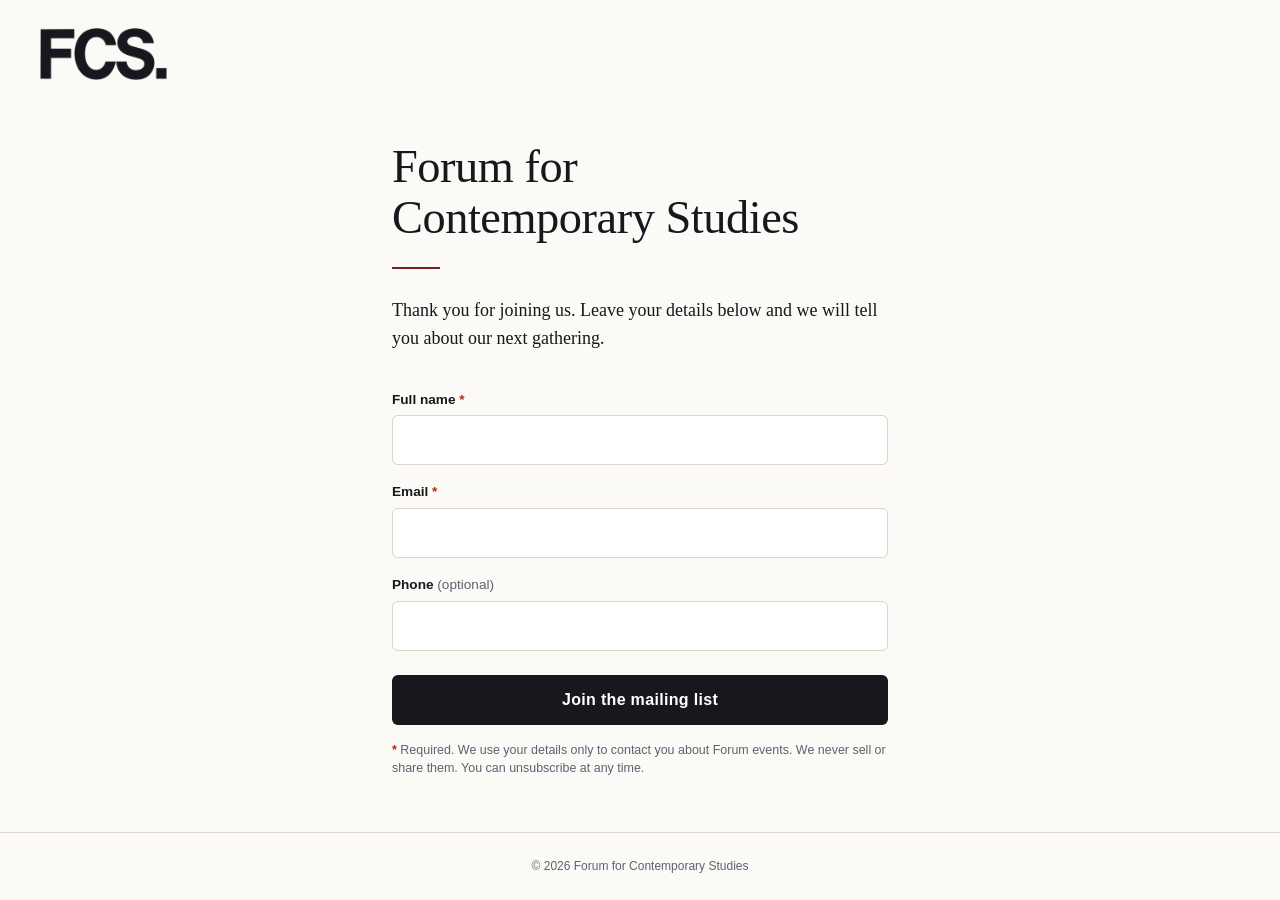
==== index.html @ 59091a8d "Add FCS logo, required-field checks, green submit states - Logo top left (transparent PNG) plus favi" ====
<!DOCTYPE html>
<html lang="en">
<head>
  <meta charset="utf-8">
  <meta name="viewport" content="width=device-width, initial-scale=1">
  <title>Forum for Contemporary Studies</title>
  <meta name="description" content="The Forum for Contemporary Studies. Join our mailing list to hear about future events.">
  <link rel="icon" type="image/png" href="/favicon.png">
  <link rel="apple-touch-icon" href="/apple-touch-icon.png">
  <link rel="stylesheet" href="/style.css">
  <script src="/form.js" defer></script>
</head>
<body>
  <header class="site-header">
    <a href="/" class="logo-link"><img src="/logo.png" alt="FCS." class="logo" width="146" height="60"></a>
  </header>

  <main class="wrap">
    <h1>Forum for<br>Contemporary Studies</h1>
    <div class="rule"></div>

    <section class="intro">
      <p>Thank you for joining us. Leave your details below and we will tell you about our next gathering.</p>
    </section>

    <form name="mailing-list" method="POST" action="/thanks/" data-netlify="true" netlify-honeypot="company" class="signup">
      <input type="hidden" name="form-name" value="mailing-list">
      <p class="hp" aria-hidden="true">
        <label>Leave this empty <input name="company" tabindex="-1" autocomplete="off"></label>
      </p>

      <div class="field">
        <label for="name">Full name <span class="req" aria-hidden="true">*</span></label>
        <input id="name" name="name" type="text" autocomplete="name" required maxlength="120" aria-describedby="name-error">
        <p class="error" id="name-error" aria-live="polite"></p>
      </div>

      <div class="field">
        <label for="email">Email <span class="req" aria-hidden="true">*</span></label>
        <input id="email" name="email" type="email" autocomplete="email" inputmode="email" required maxlength="200" aria-describedby="email-error">
        <p class="error" id="email-error" aria-live="polite"></p>
      </div>

      <div class="field">
        <label for="phone">Phone <span class="opt">(optional)</span></label>
        <input id="phone" name="phone" type="tel" autocomplete="tel" inputmode="tel" maxlength="30" aria-describedby="phone-error">
        <p class="error" id="phone-error" aria-live="polite"></p>
      </div>

      <p class="form-alert" id="form-alert" role="alert"></p>

      <button type="submit">Join the mailing list</button>

      <p class="fine"><span class="req">*</span> Required. We use your details only to contact you about Forum events. We never sell or share them. You can unsubscribe at any time.</p>
    </form>
  </main>

  <footer>
    <p>&copy; 2026 Forum for Contemporary Studies</p>
  </footer>
</body>
</html>
---- style.css ----
:root {
  --ink: #16181d;
  --muted: #5d6270;
  --paper: #fbfaf7;
  --line: #d9d5cc;
  --accent: #7a1f1f;
  --go: #1e7a4a;
  --go-dark: #155c37;
  --error: #b42318;
  --serif: "Iowan Old Style", "Palatino Linotype", Palatino, "Book Antiqua", Georgia, serif;
  --sans: -apple-system, BlinkMacSystemFont, "Segoe UI", Roboto, Helvetica, Arial, sans-serif;
}

* { box-sizing: border-box; }

html { -webkit-text-size-adjust: 100%; }

body {
  margin: 0;
  min-height: 100vh;
  display: flex;
  flex-direction: column;
  background: var(--paper);
  color: var(--ink);
  font-family: var(--serif);
  font-size: 18px;
  line-height: 1.55;
}

/* Header with logo, top left */
.site-header {
  padding: 1.25rem 1.5rem;
}

.logo-link { display: inline-block; line-height: 0; }

.logo {
  height: 40px;
  width: auto;
}

@media (min-width: 720px) {
  .site-header { padding: 1.75rem 2.5rem; }
  .logo { height: 52px; }
}

.wrap {
  flex: 1;
  width: 100%;
  max-width: 34rem;
  margin: 0 auto;
  padding: 1.5rem 1.5rem 2.5rem;
}

h1 {
  margin: 0;
  font-weight: 400;
  font-size: clamp(2.1rem, 8vw, 2.9rem);
  line-height: 1.1;
  letter-spacing: -.01em;
}

h2 {
  margin: 0 0 .5rem;
  font-weight: 400;
  font-size: 1.6rem;
}

.rule {
  width: 3rem;
  height: 2px;
  margin: 1.5rem 0 1.75rem;
  background: var(--accent);
}

.intro p { margin: 0 0 1rem; }

/* Form */
.signup {
  margin-top: 1.25rem;
  display: flex;
  flex-direction: column;
}

.field { display: flex; flex-direction: column; }

label {
  margin: 1rem 0 .35rem;
  font-family: var(--sans);
  font-size: .85rem;
  font-weight: 600;
  color: var(--ink);
}

.req { color: var(--error); font-weight: 700; }

.opt { font-weight: 400; color: var(--muted); }

input {
  width: 100%;
  padding: .85rem .9rem;
  font: 16px/1.3 var(--sans); /* 16px stops iOS from zooming on focus */
  color: var(--ink);
  background: #fff;
  border: 1px solid var(--line);
  border-radius: 6px;
  appearance: none;
}

input:focus {
  outline: none;
  border-color: var(--ink);
  box-shadow: 0 0 0 3px rgba(22, 24, 29, .12);
}

input.invalid {
  border-color: var(--error);
  background: #fffafa;
}

input.invalid:focus { box-shadow: 0 0 0 3px rgba(180, 35, 24, .15); }

.error {
  margin: .35rem 0 0;
  font-family: var(--sans);
  font-size: .8rem;
  color: var(--error);
}

.error:empty { display: none; }

.form-alert {
  display: none;
  margin: 1.5rem 0 0;
  padding: .75rem .9rem;
  font-family: var(--sans);
  font-size: .85rem;
  font-weight: 600;
  color: var(--error);
  background: #fef3f2;
  border: 1px solid #fecdca;
  border-radius: 6px;
}

.form-alert.show { display: block; }

button {
  margin-top: 1.5rem;
  padding: 1rem;
  font: 600 1rem var(--sans);
  letter-spacing: .02em;
  color: #fff;
  background: var(--ink);
  border: 0;
  border-radius: 6px;
  cursor: pointer;
  transition: background-color .15s ease, transform .05s ease;
}

button:hover,
button:focus-visible { background: var(--go); }

button:active,
button.sent {
  background: var(--go-dark);
  transform: translateY(1px);
}

.fine {
  margin: 1rem 0 0;
  font-family: var(--sans);
  font-size: .78rem;
  line-height: 1.5;
  color: var(--muted);
}

.hp { position: absolute; left: -9999px; width: 1px; height: 1px; overflow: hidden; }

a { color: var(--accent); }

footer {
  padding: 1.5rem;
  text-align: center;
  font-family: var(--sans);
  font-size: .75rem;
  color: var(--muted);
  border-top: 1px solid var(--line);
}

footer p { margin: 0; }
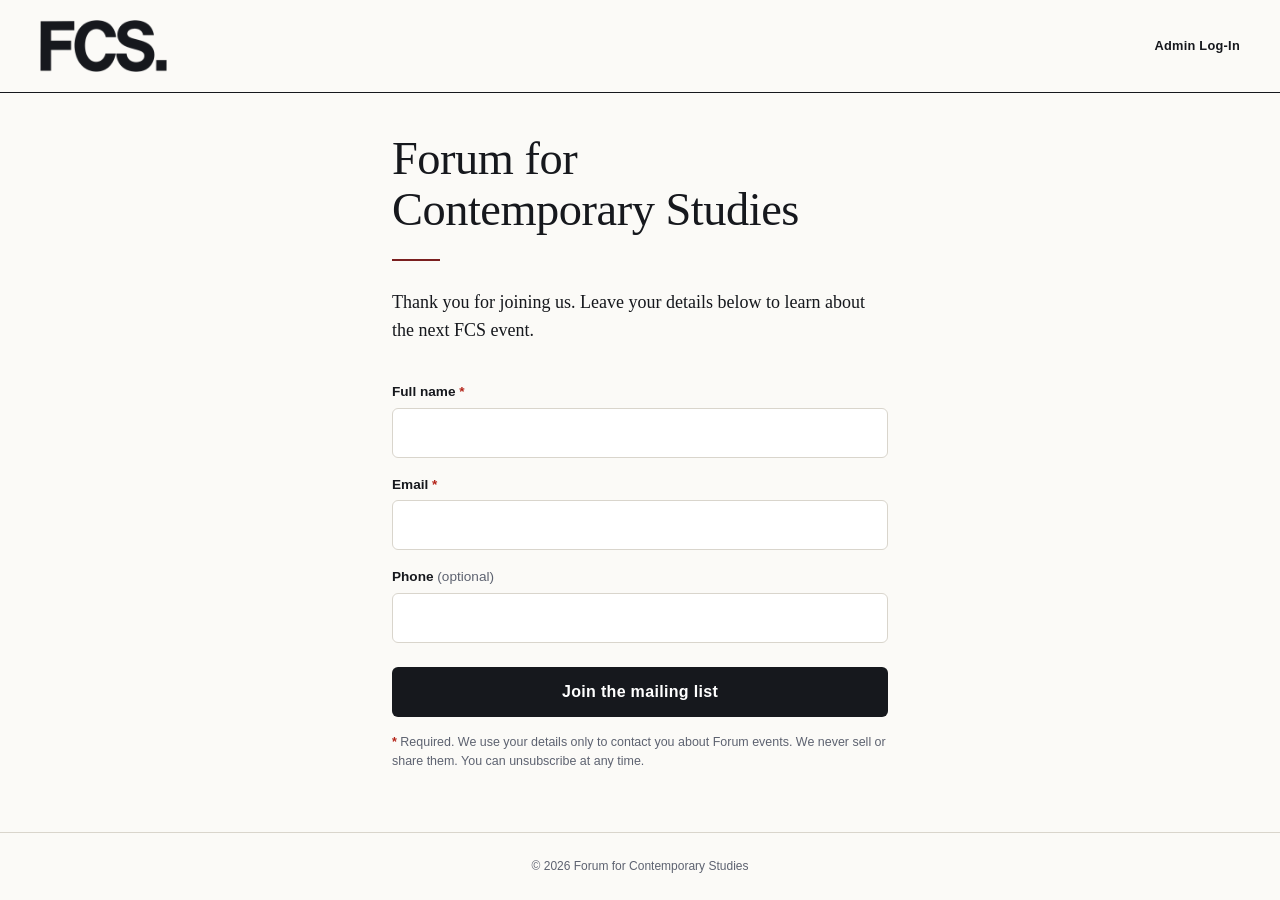
==== commit a6e41846: "Header banner with Admin Log-In, new intro copy, visit counter - Logo sits in a full-width banner wi" ====
--- a/index.html
+++ b/index.html
@@ -8,11 +8,13 @@
   <link rel="icon" type="image/png" href="/favicon.png">
   <link rel="apple-touch-icon" href="/apple-touch-icon.png">
   <link rel="stylesheet" href="/style.css">
+  <script src="/visit.js" defer></script>
   <script src="/form.js" defer></script>
 </head>
 <body>
   <header class="site-header">
     <a href="/" class="logo-link"><img src="/logo.png" alt="FCS." class="logo" width="146" height="60"></a>
+    <a href="/admin" class="admin-link">Admin Log-In</a>
   </header>
 
   <main class="wrap">
@@ -20,7 +22,7 @@
     <div class="rule"></div>
 
     <section class="intro">
-      <p>Thank you for joining us. Leave your details below and we will tell you about our next gathering.</p>
+      <p>Thank you for joining us. Leave your details below to learn about the next FCS event.</p>
     </section>
 
     <form name="mailing-list" method="POST" action="/thanks/" data-netlify="true" netlify-honeypot="company" class="signup">
--- a/style.css
+++ b/style.css
@@ -29,8 +29,26 @@
 
 /* Header with logo, top left */
 .site-header {
-  padding: 1.25rem 1.5rem;
-}
+  display: flex;
+  align-items: center;
+  justify-content: space-between;
+  padding: 1rem 1.5rem;
+  border-bottom: 1px solid var(--ink);
+}
+
+.admin-link {
+  font-family: var(--sans);
+  font-size: .8rem;
+  font-weight: 600;
+  letter-spacing: .02em;
+  color: var(--ink);
+  text-decoration: none;
+  padding: .4rem 0;
+  border-bottom: 1px solid transparent;
+}
+
+.admin-link:hover,
+.admin-link:focus-visible { border-bottom-color: var(--ink); outline: none; }
 
 .logo-link { display: inline-block; line-height: 0; }
 
@@ -40,7 +58,7 @@
 }
 
 @media (min-width: 720px) {
-  .site-header { padding: 1.75rem 2.5rem; }
+  .site-header { padding: 1.25rem 2.5rem; }
   .logo { height: 52px; }
 }
 
@@ -49,7 +67,7 @@
   width: 100%;
   max-width: 34rem;
   margin: 0 auto;
-  padding: 1.5rem 1.5rem 2.5rem;
+  padding: 2.5rem 1.5rem 2.5rem;
 }
 
 h1 {
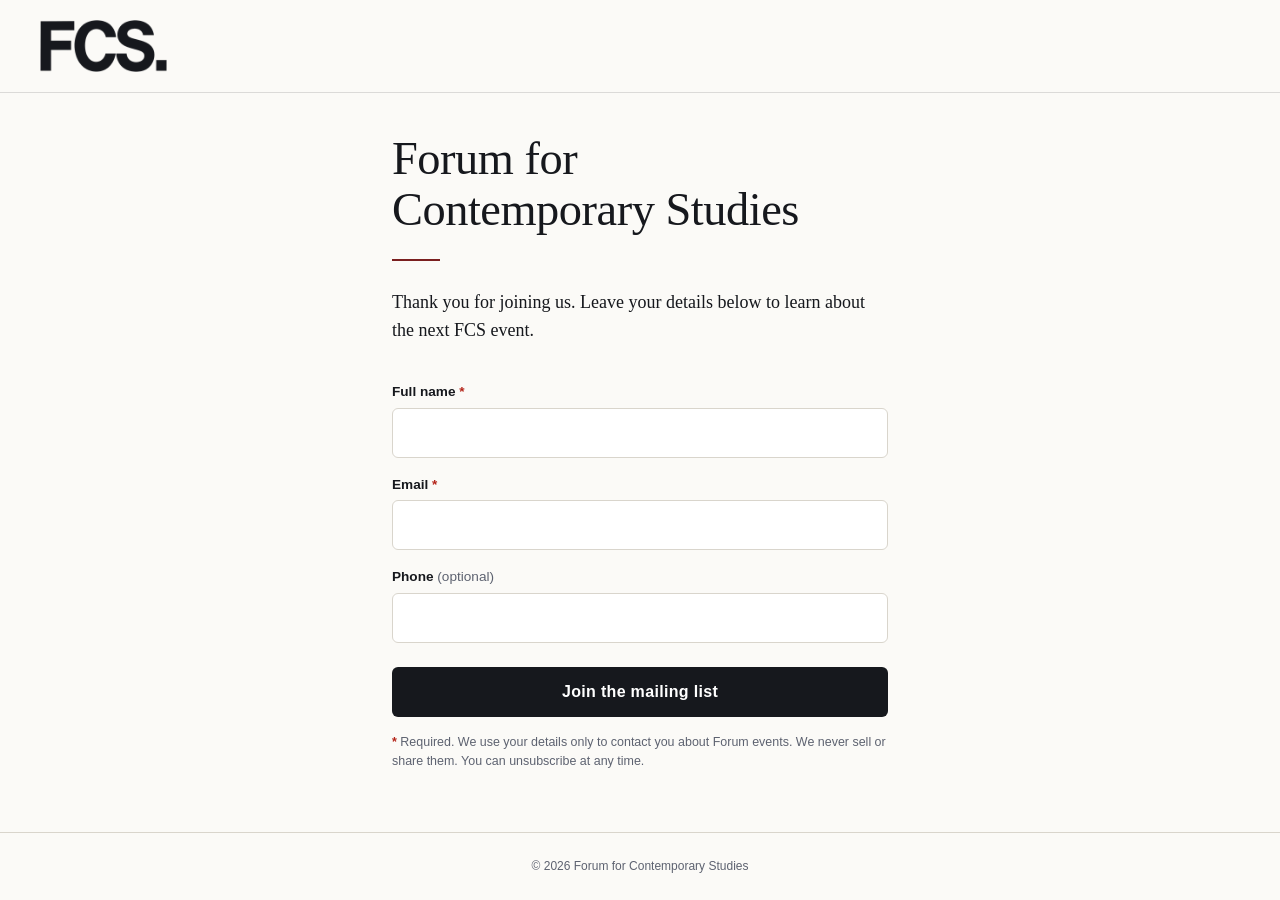
==== commit bd26cc6c: "Hide Admin Log-In from visitors; soften header rule - Admin Log-In shows only in browsers marked via" ====
--- a/index.html
+++ b/index.html
@@ -7,6 +7,7 @@
   <meta name="description" content="The Forum for Contemporary Studies. Join our mailing list to hear about future events.">
   <link rel="icon" type="image/png" href="/favicon.png">
   <link rel="apple-touch-icon" href="/apple-touch-icon.png">
+  <script src="/admin-flag.js"></script>
   <link rel="stylesheet" href="/style.css">
   <script src="/visit.js" defer></script>
   <script src="/form.js" defer></script>
--- a/style.css
+++ b/style.css
@@ -33,10 +33,11 @@
   align-items: center;
   justify-content: space-between;
   padding: 1rem 1.5rem;
-  border-bottom: 1px solid var(--ink);
+  border-bottom: 1px solid rgba(22, 24, 29, .14);
 }
 
 .admin-link {
+  display: none;
   font-family: var(--sans);
   font-size: .8rem;
   font-weight: 600;
@@ -46,6 +47,8 @@
   padding: .4rem 0;
   border-bottom: 1px solid transparent;
 }
+
+html.is-admin .admin-link { display: inline-block; }
 
 .admin-link:hover,
 .admin-link:focus-visible { border-bottom-color: var(--ink); outline: none; }
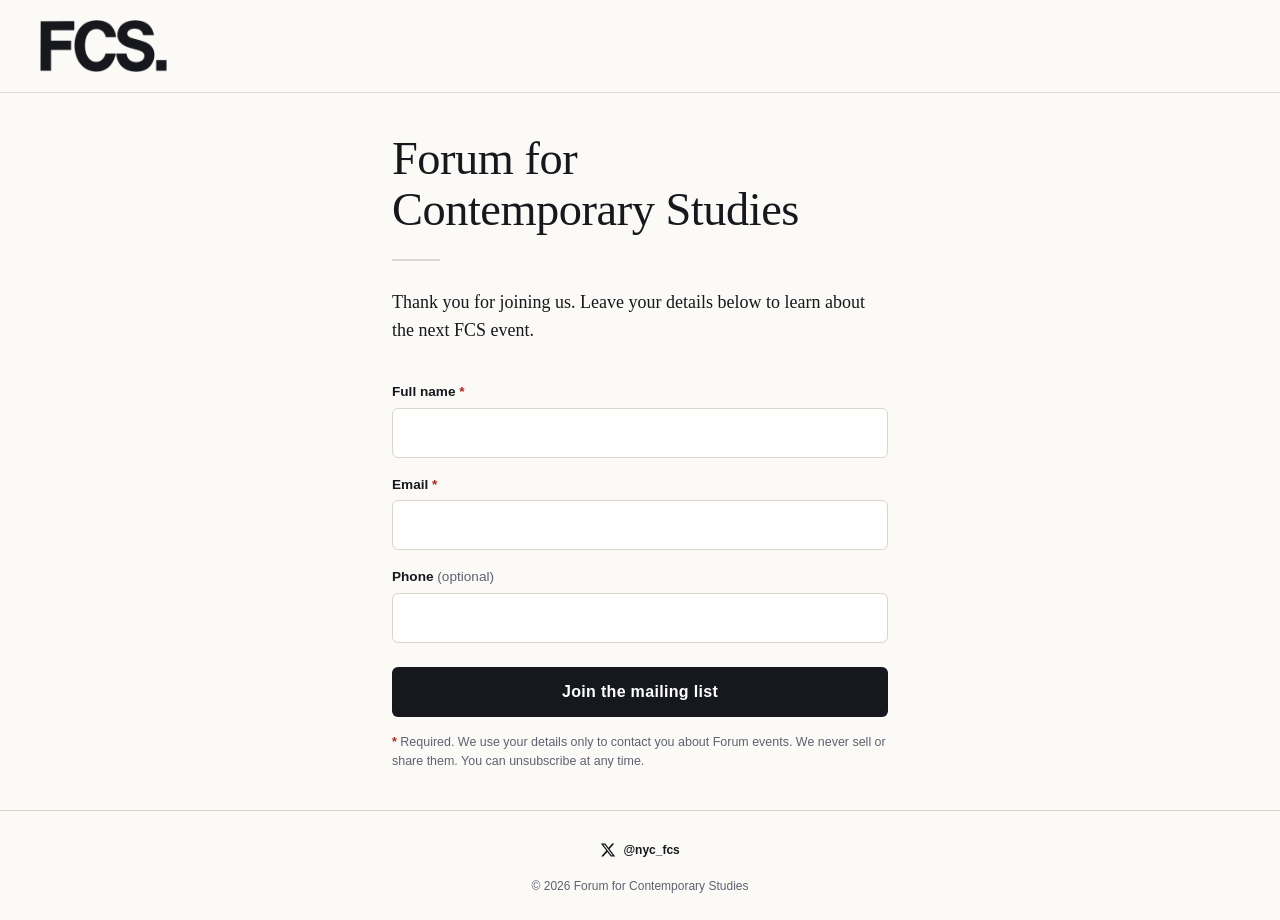
==== commit 9b61d96a: "Add X (@nyc_fcs) link to the footer Co-Authored-By: Claude Opus 5.5 <noreply@anthropic.com> Claude-S" ====
--- a/index.html
+++ b/index.html
@@ -59,6 +59,12 @@
   </main>
 
   <footer>
+    <nav class="social" aria-label="Social media">
+      <a href="https://x.com/nyc_fcs" target="_blank" rel="noopener" aria-label="FCS on X (@nyc_fcs)">
+        <svg viewBox="0 0 24 24" width="16" height="16" aria-hidden="true"><path fill="currentColor" d="M18.244 2.25h3.308l-7.227 8.26 8.502 11.24H16.17l-5.214-6.817L4.99 21.75H1.68l7.73-8.835L1.254 2.25H8.08l4.713 6.231zm-1.161 17.52h1.833L7.084 4.126H5.117z"/></svg>
+        <span>@nyc_fcs</span>
+      </a>
+    </nav>
     <p>&copy; 2026 Forum for Contemporary Studies</p>
   </footer>
 </body>
--- a/style.css
+++ b/style.css
@@ -91,7 +91,7 @@
   width: 3rem;
   height: 2px;
   margin: 1.5rem 0 1.75rem;
-  background: var(--accent);
+  background: rgba(22, 24, 29, .14);
 }
 
 .intro p { margin: 0 0 1rem; }
@@ -209,3 +209,23 @@
 }
 
 footer p { margin: 0; }
+
+.social {
+  display: flex;
+  justify-content: center;
+  gap: 1.25rem;
+  margin-bottom: .75rem;
+}
+
+.social a {
+  display: inline-flex;
+  align-items: center;
+  gap: .45rem;
+  color: var(--ink);
+  font-weight: 600;
+  text-decoration: none;
+  padding: .35rem 0;
+}
+
+.social a:hover span,
+.social a:focus-visible span { text-decoration: underline; }
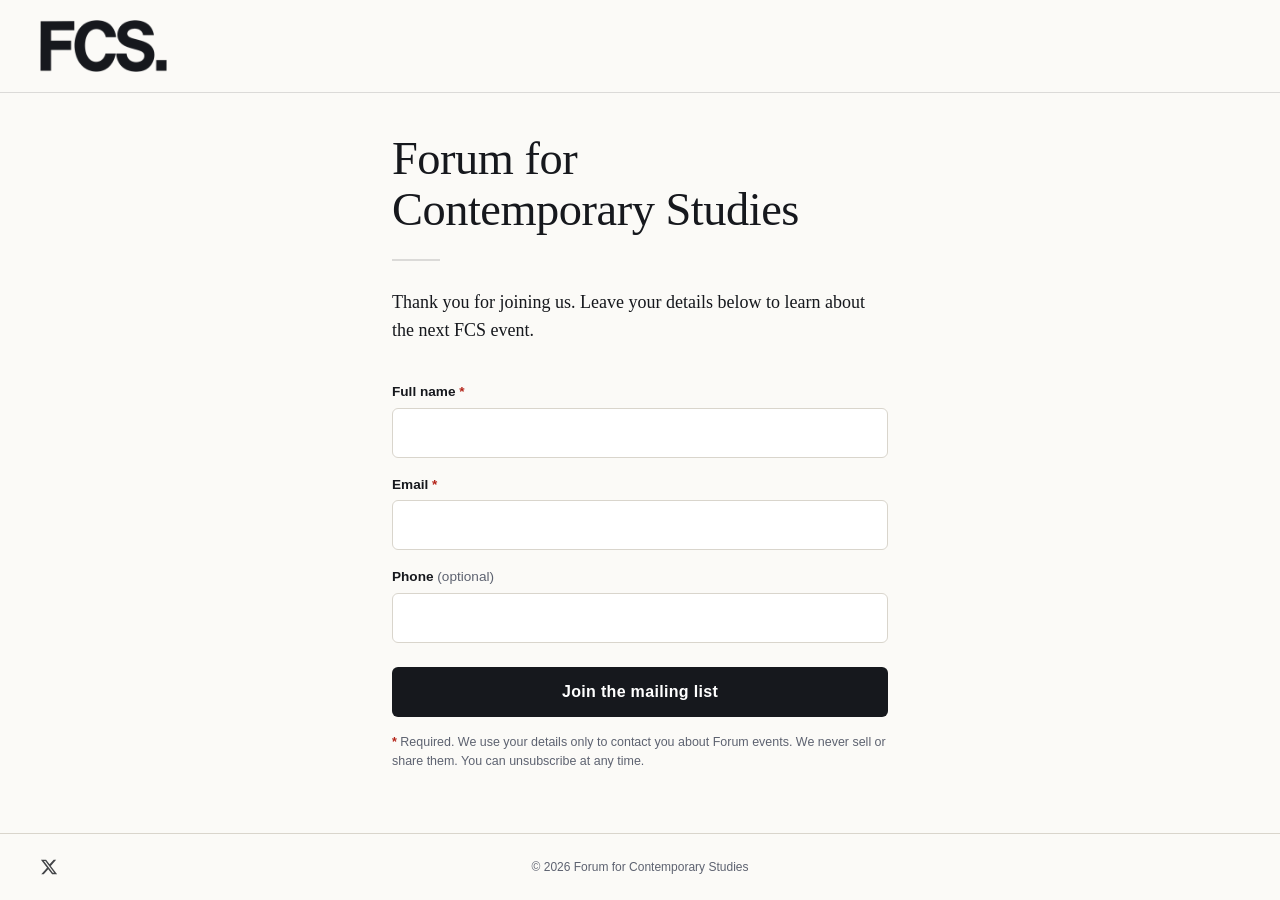
==== commit 1699512b: "Footer: X icon only, bottom-left corner Co-Authored-By: Claude Opus 5.5 <noreply@anthropic.com> Clau" ====
--- a/index.html
+++ b/index.html
@@ -61,8 +61,7 @@
   <footer>
     <nav class="social" aria-label="Social media">
       <a href="https://x.com/nyc_fcs" target="_blank" rel="noopener" aria-label="FCS on X (@nyc_fcs)">
-        <svg viewBox="0 0 24 24" width="16" height="16" aria-hidden="true"><path fill="currentColor" d="M18.244 2.25h3.308l-7.227 8.26 8.502 11.24H16.17l-5.214-6.817L4.99 21.75H1.68l7.73-8.835L1.254 2.25H8.08l4.713 6.231zm-1.161 17.52h1.833L7.084 4.126H5.117z"/></svg>
-        <span>@nyc_fcs</span>
+        <svg viewBox="0 0 24 24" width="18" height="18" aria-hidden="true"><path fill="currentColor" d="M18.244 2.25h3.308l-7.227 8.26 8.502 11.24H16.17l-5.214-6.817L4.99 21.75H1.68l7.73-8.835L1.254 2.25H8.08l4.713 6.231zm-1.161 17.52h1.833L7.084 4.126H5.117z"/></svg>
       </a>
     </nav>
     <p>&copy; 2026 Forum for Contemporary Studies</p>
--- a/style.css
+++ b/style.css
@@ -200,32 +200,37 @@
 a { color: var(--accent); }
 
 footer {
-  padding: 1.5rem;
-  text-align: center;
+  display: grid;
+  grid-template-columns: 1fr auto 1fr;
+  align-items: center;
+  padding: 1.25rem 1.5rem;
   font-family: var(--sans);
   font-size: .75rem;
   color: var(--muted);
   border-top: 1px solid var(--line);
 }
 
-footer p { margin: 0; }
+footer p { margin: 0; text-align: center; }
 
 .social {
   display: flex;
-  justify-content: center;
-  gap: 1.25rem;
-  margin-bottom: .75rem;
+  gap: 1rem;
+  justify-self: start;
 }
 
 .social a {
   display: inline-flex;
-  align-items: center;
-  gap: .45rem;
-  color: var(--ink);
-  font-weight: 600;
-  text-decoration: none;
-  padding: .35rem 0;
-}
-
-.social a:hover span,
-.social a:focus-visible span { text-decoration: underline; }
+  color: var(--ink);
+  padding: .25rem;
+  margin-left: -.25rem;
+  border-radius: 4px;
+  opacity: .8;
+  transition: opacity .15s ease;
+}
+
+.social a:hover,
+.social a:focus-visible { opacity: 1; outline: none; box-shadow: 0 0 0 2px rgba(22, 24, 29, .15); }
+
+@media (min-width: 720px) {
+  footer { padding: 1.25rem 2.5rem; }
+}
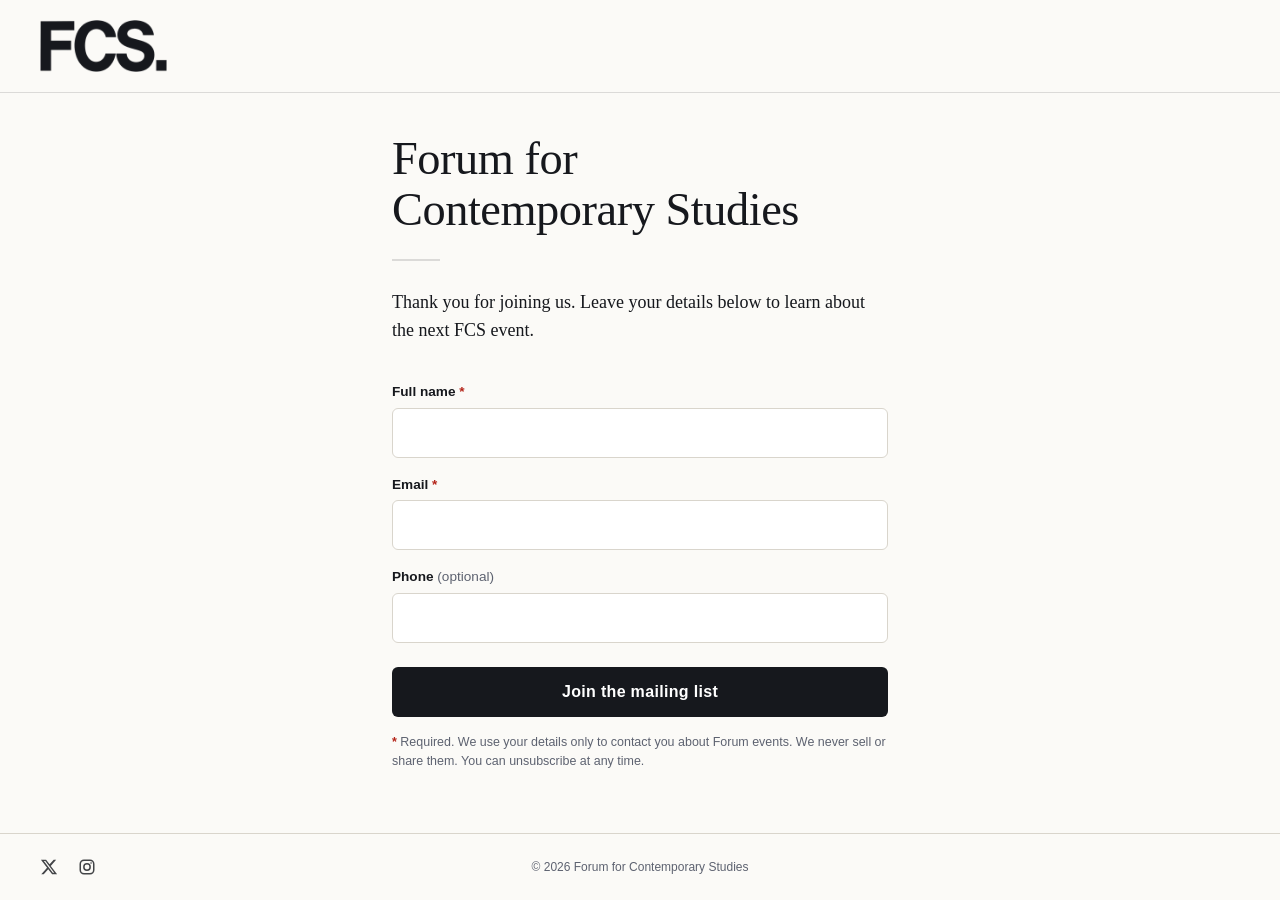
==== commit 967bdf04: "Add Instagram (@nycfcs) icon to footer Co-Authored-By: Claude Opus 5.5 <noreply@anthropic.com> Claud" ====
--- a/index.html
+++ b/index.html
@@ -63,6 +63,9 @@
       <a href="https://x.com/nyc_fcs" target="_blank" rel="noopener" aria-label="FCS on X (@nyc_fcs)">
         <svg viewBox="0 0 24 24" width="18" height="18" aria-hidden="true"><path fill="currentColor" d="M18.244 2.25h3.308l-7.227 8.26 8.502 11.24H16.17l-5.214-6.817L4.99 21.75H1.68l7.73-8.835L1.254 2.25H8.08l4.713 6.231zm-1.161 17.52h1.833L7.084 4.126H5.117z"/></svg>
       </a>
+      <a href="https://www.instagram.com/nycfcs" target="_blank" rel="noopener" aria-label="FCS on Instagram (@nycfcs)">
+        <svg viewBox="0 0 24 24" width="18" height="18" aria-hidden="true" fill="none" stroke="currentColor" stroke-width="2"><rect x="3" y="3" width="18" height="18" rx="5"/><circle cx="12" cy="12" r="4.2"/><circle cx="17.4" cy="6.6" r="1.1" fill="currentColor" stroke="none"/></svg>
+      </a>
     </nav>
     <p>&copy; 2026 Forum for Contemporary Studies</p>
   </footer>
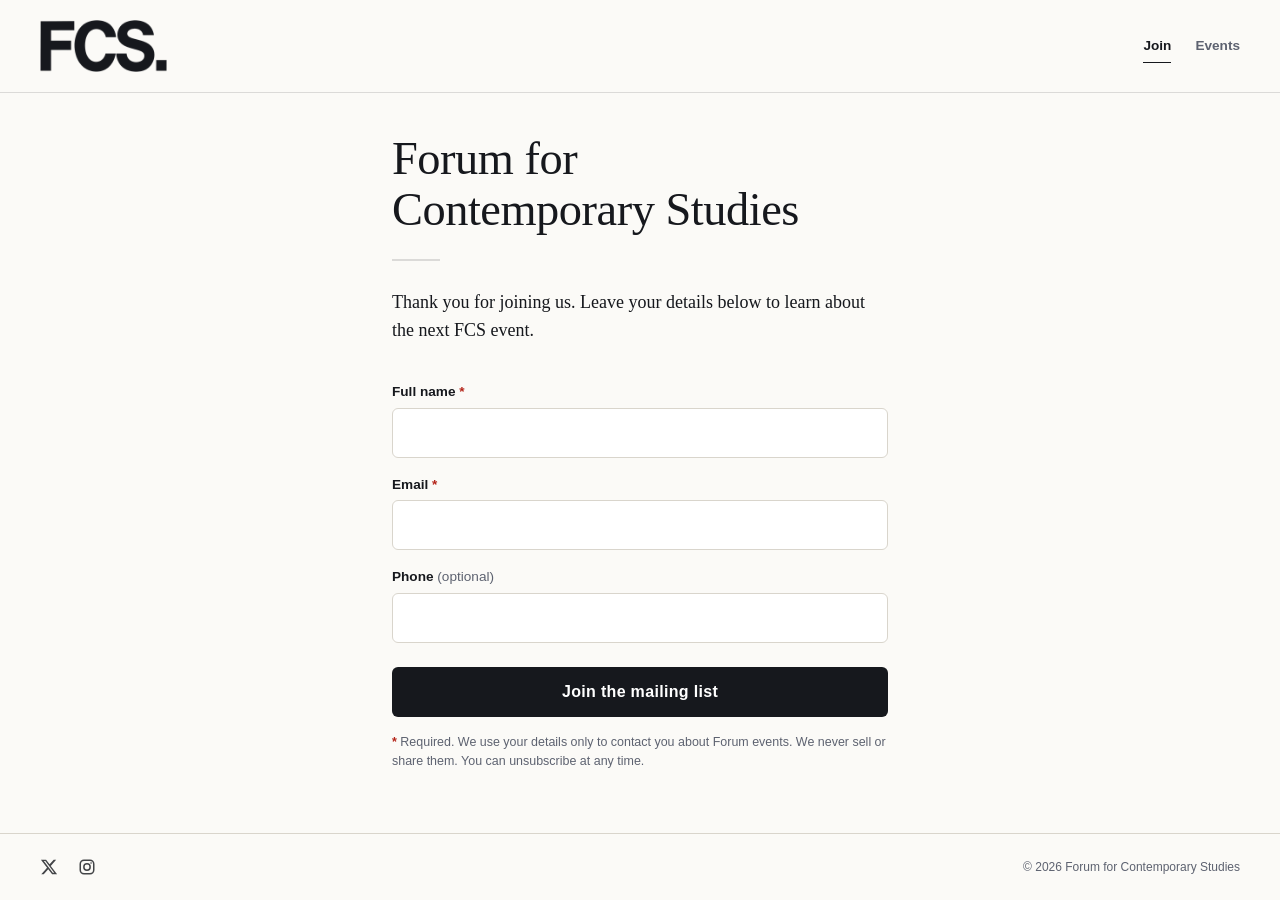
==== commit 1eeee367: "Add Events tab with Luma registration; copyright to bottom-right - Header nav: Join and Events tabs " ====
--- a/index.html
+++ b/index.html
@@ -15,7 +15,11 @@
 <body>
   <header class="site-header">
     <a href="/" class="logo-link"><img src="/logo.png" alt="FCS." class="logo" width="146" height="60"></a>
-    <a href="/admin" class="admin-link">Admin Log-In</a>
+    <nav class="site-nav" aria-label="Main">
+      <a href="/" class="nav-link" aria-current="page">Join</a>
+      <a href="/events/" class="nav-link">Events</a>
+      <a href="/admin" class="admin-link">Admin Log-In</a>
+    </nav>
   </header>
 
   <main class="wrap">
--- a/style.css
+++ b/style.css
@@ -36,6 +36,27 @@
   border-bottom: 1px solid rgba(22, 24, 29, .14);
 }
 
+.site-nav {
+  display: flex;
+  align-items: center;
+  gap: 1.5rem;
+}
+
+.nav-link {
+  font-family: var(--sans);
+  font-size: .85rem;
+  font-weight: 600;
+  color: var(--muted);
+  text-decoration: none;
+  padding: .4rem 0;
+  border-bottom: 1px solid transparent;
+}
+
+.nav-link:hover,
+.nav-link:focus-visible { color: var(--ink); outline: none; }
+
+.nav-link[aria-current="page"] { color: var(--ink); border-bottom-color: var(--ink); }
+
 .admin-link {
   display: none;
   font-family: var(--sans);
@@ -200,9 +221,10 @@
 a { color: var(--accent); }
 
 footer {
-  display: grid;
-  grid-template-columns: 1fr auto 1fr;
+  display: flex;
   align-items: center;
+  justify-content: space-between;
+  gap: 1rem;
   padding: 1.25rem 1.5rem;
   font-family: var(--sans);
   font-size: .75rem;
@@ -210,12 +232,11 @@
   border-top: 1px solid var(--line);
 }
 
-footer p { margin: 0; text-align: center; }
+footer p { margin: 0; text-align: right; }
 
 .social {
   display: flex;
   gap: 1rem;
-  justify-self: start;
 }
 
 .social a {
@@ -234,3 +255,121 @@
 @media (min-width: 720px) {
   footer { padding: 1.25rem 2.5rem; }
 }
+
+/* Phones: a little more room and slightly larger tap targets */
+@media (max-width: 719px) {
+  footer { padding: 1.5rem 1.5rem 2rem; }
+  .social { gap: 1.25rem; }
+  .social a { padding: .35rem; margin-left: -.35rem; }
+  .social svg { width: 20px; height: 20px; }
+}
+
+
+/* Events */
+.wrap-wide { max-width: 44rem; }
+
+.section-label {
+  margin: 0 0 .9rem;
+  font-family: var(--sans);
+  font-size: .72rem;
+  font-weight: 600;
+  letter-spacing: .14em;
+  text-transform: uppercase;
+  color: var(--muted);
+}
+
+.event-card {
+  display: grid;
+  grid-template-columns: 5.5rem 1fr;
+  gap: 1.5rem;
+  padding: 1.5rem;
+  background: #fff;
+  border: 1px solid var(--line);
+  border-radius: 10px;
+}
+
+.event-date {
+  align-self: start;
+  padding: .75rem .5rem .85rem;
+  text-align: center;
+  border: 1px solid var(--line);
+  border-radius: 8px;
+  font-family: var(--sans);
+}
+
+.event-date .m { display: block; font-size: .72rem; font-weight: 700; letter-spacing: .12em; color: var(--accent); }
+.event-date .d { display: block; font-size: 2.1rem; font-weight: 600; line-height: 1.1; letter-spacing: -.02em; }
+.event-date .w { display: block; font-size: .72rem; font-weight: 600; color: var(--muted); }
+
+.event-body h2 { margin: 0 0 .6rem; font-size: 1.6rem; line-height: 1.2; }
+
+.event-meta {
+  margin: 0 0 1rem;
+  padding: 0;
+  list-style: none;
+  font-family: var(--sans);
+  font-size: .88rem;
+  line-height: 1.6;
+  color: var(--ink);
+}
+
+.event-meta span { color: var(--muted); display: inline-block; min-width: 3.5rem; }
+
+.event-desc { margin: 0 0 1.25rem; font-size: 1rem; }
+
+.event-actions { display: flex; flex-wrap: wrap; align-items: center; gap: .75rem 1.25rem; }
+
+.btn {
+  display: inline-block;
+  padding: .8rem 1.4rem;
+  font: 600 .95rem var(--sans);
+  color: #fff !important;
+  background: var(--ink) !important;
+  border: 0;
+  border-radius: 6px;
+  text-decoration: none;
+  transition: background-color .15s ease;
+}
+
+.btn:hover, .btn:focus-visible { background: var(--go) !important; outline: none; }
+
+.event-more summary {
+  cursor: pointer;
+  font-family: var(--sans);
+  font-size: .88rem;
+  font-weight: 600;
+  color: var(--ink);
+  list-style: none;
+}
+
+.event-more summary::-webkit-details-marker { display: none; }
+.event-more summary::after { content: " +"; color: var(--muted); }
+.event-more[open] summary::after { content: " –"; }
+
+.event-note { margin: .9rem 0 0; font-family: var(--sans); font-size: .78rem; color: var(--muted); }
+
+.event-embed { margin-top: 1.25rem; }
+
+.event-embed iframe {
+  display: block;
+  width: 100%;
+  height: 520px;
+  border: 1px solid var(--line);
+  border-radius: 8px;
+  background: #fff;
+}
+
+@media (max-width: 559px) {
+  .event-card { grid-template-columns: 1fr; gap: 1rem; padding: 1.25rem; }
+  .event-date { display: flex; align-items: baseline; gap: .5rem; padding: .5rem .75rem; justify-self: start; }
+  .event-date .d { font-size: 1.3rem; }
+  .event-body h2 { font-size: 1.35rem; }
+  .event-embed iframe { height: 600px; }
+  .event-meta li { margin-bottom: .55rem; }
+  .event-meta span { display: block; min-width: 0; font-size: .7rem; font-weight: 600; letter-spacing: .08em; text-transform: uppercase; }
+}
+
+@media (max-width: 419px) {
+  .site-nav { gap: 1.1rem; }
+  .nav-link { font-size: .8rem; }
+}
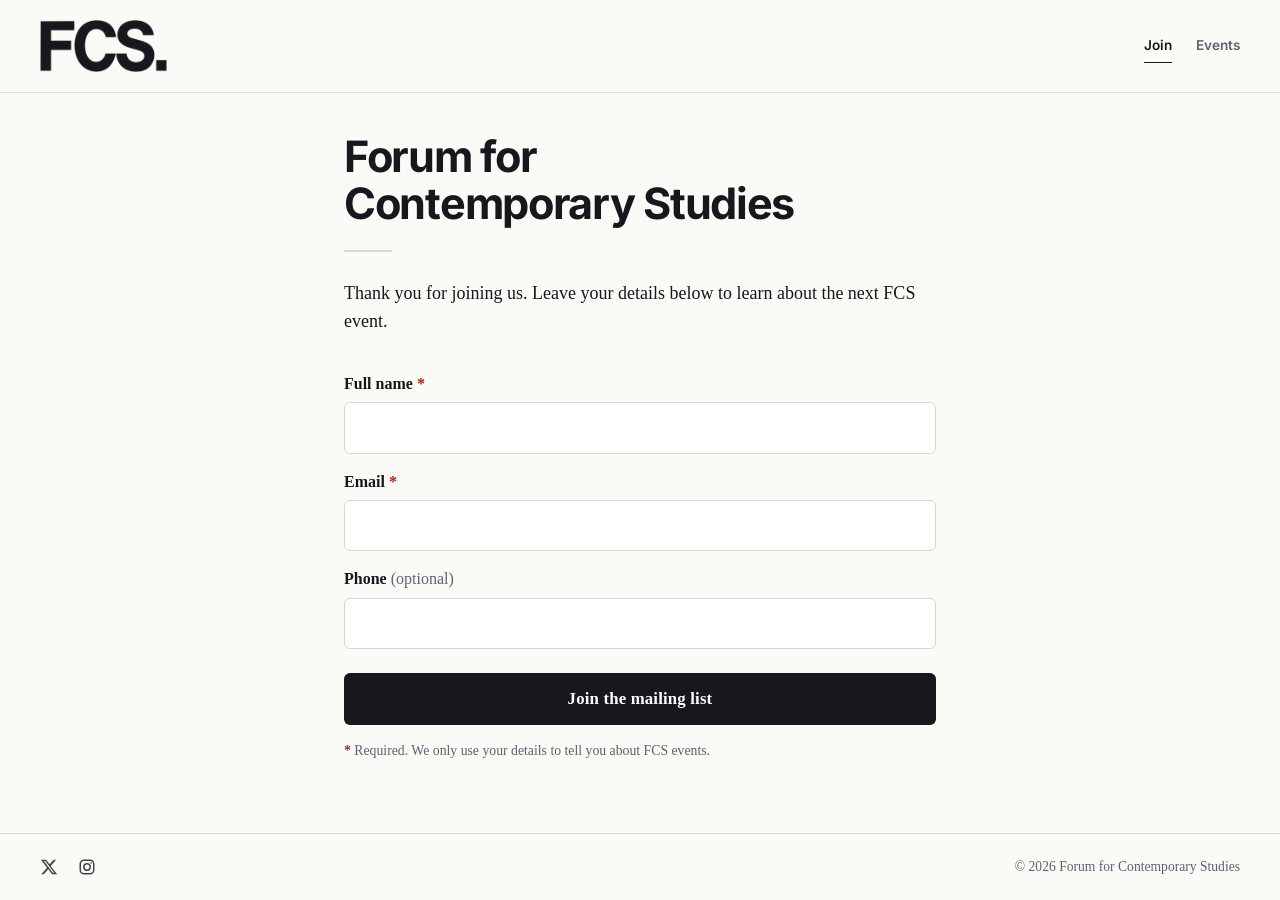
==== commit d28168b9: "Plainer copy across the site; square corners on the Luma button Co-Authored-By: Claude Opus 5.5 <nor" ====
--- a/index.html
+++ b/index.html
@@ -58,7 +58,7 @@
 
       <button type="submit">Join the mailing list</button>
 
-      <p class="fine"><span class="req">*</span> Required. We use your details only to contact you about Forum events. We never sell or share them. You can unsubscribe at any time.</p>
+      <p class="fine"><span class="req">*</span> Required. We only use your details to tell you about FCS events.</p>
     </form>
   </main>
 
--- a/style.css
+++ b/style.css
@@ -1,3 +1,7 @@
+/* Fonts: Inter Bold matches the FCS logo for headings and tabs; the serif stack below for all other text. */
+@font-face { font-family: "FCS Display"; font-weight: 600; font-display: swap; src: url(/fonts/inter-latin-600-normal.woff2) format("woff2"); }
+@font-face { font-family: "FCS Display"; font-weight: 700; font-display: swap; src: url(/fonts/inter-latin-700-normal.woff2) format("woff2"); }
+
 :root {
   --ink: #16181d;
   --muted: #5d6270;
@@ -8,7 +12,7 @@
   --go-dark: #155c37;
   --error: #b42318;
   --serif: "Iowan Old Style", "Palatino Linotype", Palatino, "Book Antiqua", Georgia, serif;
-  --sans: -apple-system, BlinkMacSystemFont, "Segoe UI", Roboto, Helvetica, Arial, sans-serif;
+  --display: "FCS Display", "Helvetica Neue", Helvetica, Arial, sans-serif;
 }
 
 * { box-sizing: border-box; }
@@ -43,7 +47,7 @@
 }
 
 .nav-link {
-  font-family: var(--sans);
+  font-family: var(--display);
   font-size: .85rem;
   font-weight: 600;
   color: var(--muted);
@@ -59,7 +63,7 @@
 
 .admin-link {
   display: none;
-  font-family: var(--sans);
+  font-family: var(--display);
   font-size: .8rem;
   font-weight: 600;
   letter-spacing: .02em;
@@ -89,23 +93,26 @@
 .wrap {
   flex: 1;
   width: 100%;
-  max-width: 34rem;
+  max-width: 40rem;
   margin: 0 auto;
   padding: 2.5rem 1.5rem 2.5rem;
 }
 
 h1 {
   margin: 0;
-  font-weight: 400;
-  font-size: clamp(2.1rem, 8vw, 2.9rem);
-  line-height: 1.1;
-  letter-spacing: -.01em;
+  font-family: var(--display);
+  font-weight: 700;
+  font-size: clamp(2rem, 7.5vw, 2.7rem);
+  line-height: 1.08;
+  letter-spacing: -.03em;
 }
 
 h2 {
   margin: 0 0 .5rem;
-  font-weight: 400;
-  font-size: 1.6rem;
+  font-family: var(--display);
+  font-weight: 700;
+  font-size: 1.45rem;
+  letter-spacing: -.02em;
 }
 
 .rule {
@@ -128,9 +135,9 @@
 
 label {
   margin: 1rem 0 .35rem;
-  font-family: var(--sans);
-  font-size: .85rem;
-  font-weight: 600;
+  font-family: var(--serif);
+  font-size: 1rem;
+  font-weight: 700;
   color: var(--ink);
 }
 
@@ -141,7 +148,7 @@
 input {
   width: 100%;
   padding: .85rem .9rem;
-  font: 16px/1.3 var(--sans); /* 16px stops iOS from zooming on focus */
+  font: 17px/1.3 var(--serif); /* 16px stops iOS from zooming on focus */
   color: var(--ink);
   background: #fff;
   border: 1px solid var(--line);
@@ -164,8 +171,8 @@
 
 .error {
   margin: .35rem 0 0;
-  font-family: var(--sans);
-  font-size: .8rem;
+  font-family: var(--serif);
+  font-size: .9rem;
   color: var(--error);
 }
 
@@ -175,9 +182,9 @@
   display: none;
   margin: 1.5rem 0 0;
   padding: .75rem .9rem;
-  font-family: var(--sans);
-  font-size: .85rem;
-  font-weight: 600;
+  font-family: var(--serif);
+  font-size: .95rem;
+  font-weight: 700;
   color: var(--error);
   background: #fef3f2;
   border: 1px solid #fecdca;
@@ -189,8 +196,8 @@
 button {
   margin-top: 1.5rem;
   padding: 1rem;
-  font: 600 1rem var(--sans);
-  letter-spacing: .02em;
+  font: 700 1.05rem var(--serif);
+  letter-spacing: .01em;
   color: #fff;
   background: var(--ink);
   border: 0;
@@ -210,8 +217,8 @@
 
 .fine {
   margin: 1rem 0 0;
-  font-family: var(--sans);
-  font-size: .78rem;
+  font-family: var(--serif);
+  font-size: .86rem;
   line-height: 1.5;
   color: var(--muted);
 }
@@ -226,8 +233,8 @@
   justify-content: space-between;
   gap: 1rem;
   padding: 1.25rem 1.5rem;
-  font-family: var(--sans);
-  font-size: .75rem;
+  font-family: var(--serif);
+  font-size: .85rem;
   color: var(--muted);
   border-top: 1px solid var(--line);
 }
@@ -266,11 +273,10 @@
 
 
 /* Events */
-.wrap-wide { max-width: 44rem; }
 
 .section-label {
   margin: 0 0 .9rem;
-  font-family: var(--sans);
+  font-family: var(--display);
   font-size: .72rem;
   font-weight: 600;
   letter-spacing: .14em;
@@ -294,26 +300,26 @@
   text-align: center;
   border: 1px solid var(--line);
   border-radius: 8px;
-  font-family: var(--sans);
+  font-family: var(--display);
 }
 
 .event-date .m { display: block; font-size: .72rem; font-weight: 700; letter-spacing: .12em; color: var(--accent); }
-.event-date .d { display: block; font-size: 2.1rem; font-weight: 600; line-height: 1.1; letter-spacing: -.02em; }
+.event-date .d { display: block; font-size: 2.1rem; font-weight: 700; line-height: 1.1; letter-spacing: -.02em; }
 .event-date .w { display: block; font-size: .72rem; font-weight: 600; color: var(--muted); }
 
-.event-body h2 { margin: 0 0 .6rem; font-size: 1.6rem; line-height: 1.2; }
+.event-body h2 { margin: 0 0 .7rem; font-size: 1.45rem; line-height: 1.2; }
 
 .event-meta {
   margin: 0 0 1rem;
   padding: 0;
   list-style: none;
-  font-family: var(--sans);
-  font-size: .88rem;
-  line-height: 1.6;
-  color: var(--ink);
-}
-
-.event-meta span { color: var(--muted); display: inline-block; min-width: 3.5rem; }
+  font-family: var(--serif);
+  font-size: 1rem;
+  line-height: 1.55;
+  color: var(--ink);
+}
+
+.event-meta span { color: var(--muted); display: inline-block; min-width: 3.75rem; }
 
 .event-desc { margin: 0 0 1.25rem; font-size: 1rem; }
 
@@ -322,11 +328,11 @@
 .btn {
   display: inline-block;
   padding: .8rem 1.4rem;
-  font: 600 .95rem var(--sans);
+  font: 700 1rem var(--serif);
   color: #fff !important;
   background: var(--ink) !important;
   border: 0;
-  border-radius: 6px;
+  border-radius: 6px !important;
   text-decoration: none;
   transition: background-color .15s ease;
 }
@@ -335,9 +341,9 @@
 
 .event-more summary {
   cursor: pointer;
-  font-family: var(--sans);
-  font-size: .88rem;
-  font-weight: 600;
+  font-family: var(--serif);
+  font-size: 1rem;
+  font-weight: 700;
   color: var(--ink);
   list-style: none;
 }
@@ -346,7 +352,7 @@
 .event-more summary::after { content: " +"; color: var(--muted); }
 .event-more[open] summary::after { content: " –"; }
 
-.event-note { margin: .9rem 0 0; font-family: var(--sans); font-size: .78rem; color: var(--muted); }
+.event-note { margin: .9rem 0 0; font-family: var(--serif); font-size: .88rem; color: var(--muted); }
 
 .event-embed { margin-top: 1.25rem; }
 
@@ -363,7 +369,7 @@
   .event-card { grid-template-columns: 1fr; gap: 1rem; padding: 1.25rem; }
   .event-date { display: flex; align-items: baseline; gap: .5rem; padding: .5rem .75rem; justify-self: start; }
   .event-date .d { font-size: 1.3rem; }
-  .event-body h2 { font-size: 1.35rem; }
+  .event-body h2 { font-size: 1.25rem; }
   .event-embed iframe { height: 600px; }
   .event-meta li { margin-bottom: .55rem; }
   .event-meta span { display: block; min-width: 0; font-size: .7rem; font-weight: 600; letter-spacing: .08em; text-transform: uppercase; }
